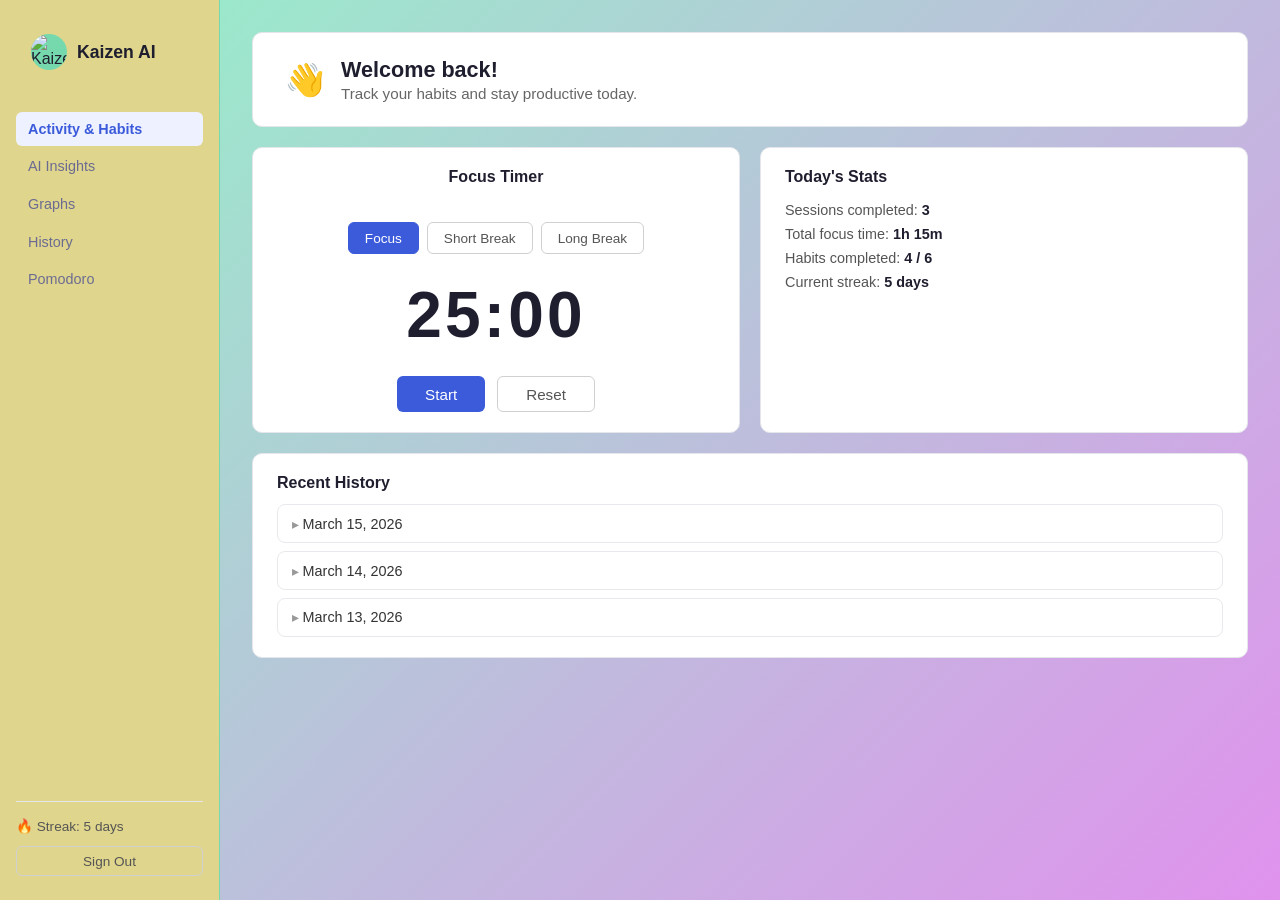
==== activity.html @ 2637f4da "Add Activity & Habits page with separate HTML and CSS files - Create activity.html with minimalistic" ====
<!DOCTYPE html>
<html lang="en">
<head>
  <meta charset="UTF-8">
  <meta name="viewport" content="width=device-width, initial-scale=1.0">
  <title>Activity &amp; Habits – CodeCanvas</title>
  <link rel="stylesheet" href="activity.css">
</head>
<body>

  <!-- ===== Sidebar ===== -->
  <aside class="sidebar">
    <div class="logo-area">
      <div class="logo">
        <img src="logo-placeholder.png" alt="Kaizen AI logo" class="logo-img">
      </div>
      <span class="sidebar-brand">Kaizen AI</span>
    </div>

    <nav class="sidebar-nav">
      <a href="#" class="nav-link active">Activity &amp; Habits</a>
      <a href="#" class="nav-link">AI Insights</a>
      <a href="#" class="nav-link">Graphs</a>
      <a href="#" class="nav-link">History</a>
      <a href="#" class="nav-link">Pomodoro</a>
    </nav>

    <div class="sidebar-footer">
      <span class="streak">🔥 Streak: 5 days</span>
      <button class="btn-sign-out">Sign Out</button>
    </div>
  </aside>

  <!-- ===== Main Content ===== -->
  <main class="content">

    <!-- Welcome Banner -->
    <section class="welcome-banner">
      <span class="welcome-icon">👋</span>
      <div class="welcome-text">
        <h2>Welcome back!</h2>
        <p>Track your habits and stay productive today.</p>
      </div>
    </section>

    <!-- Two-Column Layout -->
    <div class="two-col">

      <!-- Timer Card -->
      <div class="card timer-card">
        <h3>Focus Timer</h3>
        <div class="mode-tabs">
          <button class="mode-btn active">Focus</button>
          <button class="mode-btn">Short Break</button>
          <button class="mode-btn">Long Break</button>
        </div>
        <div class="timer-display">25:00</div>
        <div class="timer-controls">
          <button class="btn-primary">Start</button>
          <button class="btn-secondary">Reset</button>
        </div>
      </div>

      <!-- Stats Card -->
      <div class="card">
        <h3>Today's Stats</h3>
        <p class="stat-line">Sessions completed: <strong>3</strong></p>
        <p class="stat-line">Total focus time: <strong>1h 15m</strong></p>
        <p class="stat-line">Habits completed: <strong>4 / 6</strong></p>
        <p class="stat-line">Current streak: <strong>5 days</strong></p>
      </div>

    </div>

    <!-- History Card -->
    <div class="card">
      <h3>Recent History</h3>
      <ul class="history-list">
        <li class="history-item">
          <details>
            <summary class="history-date">March 15, 2026</summary>
            <div class="history-details">
              <p>Focus sessions: 4</p>
              <p>Total time: 1h 40m</p>
              <p>Habits: 5 / 6</p>
            </div>
          </details>
        </li>
        <li class="history-item">
          <details>
            <summary class="history-date">March 14, 2026</summary>
            <div class="history-details">
              <p>Focus sessions: 3</p>
              <p>Total time: 1h 15m</p>
              <p>Habits: 4 / 6</p>
            </div>
          </details>
        </li>
        <li class="history-item">
          <details>
            <summary class="history-date">March 13, 2026</summary>
            <div class="history-details">
              <p>Focus sessions: 5</p>
              <p>Total time: 2h 05m</p>
              <p>Habits: 6 / 6</p>
            </div>
          </details>
        </li>
      </ul>
    </div>

  </main>

</body>
</html>
---- activity.css ----
/* ===== Reset & Base ===== */
*,
*::before,
*::after {
  margin: 0;
  padding: 0;
  box-sizing: border-box;
}

body {
  font-family: -apple-system, BlinkMacSystemFont, "Segoe UI", Roboto, Helvetica, Arial, sans-serif;
  background: linear-gradient(135deg, #94f2c8, #e092ed);
  color: #1e1e2f;
  display: flex;
  min-height: 100vh;
}

/* ===== Sidebar ===== */
.sidebar {
  width: 220px;
  background: #dfd58c;
  border-right: 1px solid #76d9ad;
  display: flex;
  flex-direction: column;
  padding: 1.5rem 1rem;
  position: fixed;
  top: 0;
  left: 0;
  height: 100vh;
}

.logo-area {
  display: flex;
  align-items: center;
  gap: 10px;
  padding: 10px 15px;
  margin-bottom: 2rem;
}

.logo {
  width: 36px;
  height: 36px;
  border-radius: 50%;
  background: #76d9ad;
  display: flex;
  align-items: center;
  justify-content: center;
  flex-shrink: 0;
  overflow: hidden;
}

.logo-img {
  width: 100%;
  height: 100%;
  object-fit: cover;
  border-radius: 50%;
}

.sidebar-brand {
  font-size: 1.1rem;
  font-weight: 600;
  color: #1e1e2f;
}

.sidebar-nav {
  display: flex;
  flex-direction: column;
  gap: 0.25rem;
  flex: 1;
}

.nav-link {
  display: block;
  padding: 0.55rem 0.75rem;
  border-radius: 6px;
  color: #6b6b92;
  text-decoration: none;
  font-size: 0.9rem;
}

.nav-link:hover {
  background: #dca6d2;
}

.nav-link.active {
  background: #eef1ff;
  color: #3b5bdb;
  font-weight: 600;
}

.sidebar-footer {
  display: flex;
  flex-direction: column;
  gap: 0.75rem;
  padding-top: 1rem;
  border-top: 1px solid #e4e6eb;
}

.streak {
  font-size: 0.85rem;
  color: #555;
}

.btn-sign-out {
  background: none;
  border: 1px solid #d0d0d0;
  border-radius: 6px;
  padding: 0.4rem 0.75rem;
  font-size: 0.85rem;
  color: #555;
  cursor: pointer;
}

.btn-sign-out:hover {
  background: #f5f5f5;
}

/* ===== Main Content ===== */
.content {
  margin-left: 220px;
  padding: 2rem;
  flex: 1;
  display: flex;
  flex-direction: column;
  gap: 1.25rem;
}

/* ===== Welcome Banner ===== */
.welcome-banner {
  background: #ffffff;
  border: 1px solid #e4e6eb;
  border-radius: 10px;
  padding: 1.5rem 2rem;
  display: flex;
  align-items: center;
  gap: 1rem;
}

.welcome-icon {
  font-size: 2rem;
}

.welcome-text h2 {
  font-size: 1.35rem;
  font-weight: 600;
  margin-bottom: 0.15rem;
}

.welcome-text p {
  color: #666;
  font-size: 0.95rem;
}

/* ===== Cards ===== */
.card {
  background: #ffffff;
  border: 1px solid #e4e6eb;
  border-radius: 10px;
  padding: 1.25rem 1.5rem;
}

.card h3 {
  font-size: 1rem;
  font-weight: 600;
  margin-bottom: 0.75rem;
}

/* ===== Timer Card ===== */
.timer-card {
  display: flex;
  flex-direction: column;
  align-items: center;
  gap: 1.5rem;
}

.mode-tabs {
  display: flex;
  gap: 0.5rem;
}

.mode-btn {
  padding: 0.45rem 1rem;
  border: 1px solid #d0d0d0;
  border-radius: 6px;
  background: #fff;
  font-size: 0.85rem;
  color: #555;
  cursor: pointer;
}

.mode-btn:hover {
  background: #f0f0f5;
}

.mode-btn.active {
  background: #3b5bdb;
  color: #fff;
  border-color: #3b5bdb;
}

.timer-display {
  font-size: 4rem;
  font-weight: 700;
  font-variant-numeric: tabular-nums;
  color: #1e1e2f;
  letter-spacing: 0.05em;
}

.timer-controls {
  display: flex;
  gap: 0.75rem;
}

.btn-primary {
  padding: 0.55rem 1.75rem;
  border: none;
  border-radius: 6px;
  background: #3b5bdb;
  color: #fff;
  font-size: 0.95rem;
  font-weight: 500;
  cursor: pointer;
}

.btn-primary:hover {
  background: #2b4bc8;
}

.btn-secondary {
  padding: 0.55rem 1.75rem;
  border: 1px solid #d0d0d0;
  border-radius: 6px;
  background: #fff;
  color: #555;
  font-size: 0.95rem;
  cursor: pointer;
}

.btn-secondary:hover {
  background: #f5f5f5;
}

/* ===== Stats ===== */
.stat-line {
  font-size: 0.9rem;
  color: #555;
  padding: 0.25rem 0;
}

.stat-line strong {
  color: #1e1e2f;
}

/* ===== History List ===== */
.history-list {
  list-style: none;
  display: flex;
  flex-direction: column;
  gap: 0.5rem;
}

.history-item {
  border: 1px solid #e8e9ed;
  border-radius: 8px;
}

.history-date {
  padding: 0.65rem 0.85rem;
  font-size: 0.9rem;
  font-weight: 500;
  color: #333;
  cursor: pointer;
  list-style: none;
}

.history-date::-webkit-details-marker {
  display: none;
}

.history-date::before {
  content: "▸ ";
  color: #999;
}

details[open] > .history-date::before {
  content: "▾ ";
}

.history-details {
  padding: 0.5rem 0.85rem 0.75rem;
  border-top: 1px solid #e8e9ed;
  display: flex;
  flex-direction: column;
  gap: 0.3rem;
}

.history-details p {
  font-size: 0.85rem;
  color: #555;
}

/* ===== Two-Column Layout ===== */
.two-col {
  display: grid;
  grid-template-columns: 1fr 1fr;
  gap: 1.25rem;
}

/* ===== Responsive ===== */
@media (max-width: 768px) {
  .sidebar {
    display: none;
  }

  .content {
    margin-left: 0;
  }

  .two-col {
    grid-template-columns: 1fr;
  }

  .timer-display {
    font-size: 3rem;
  }
}
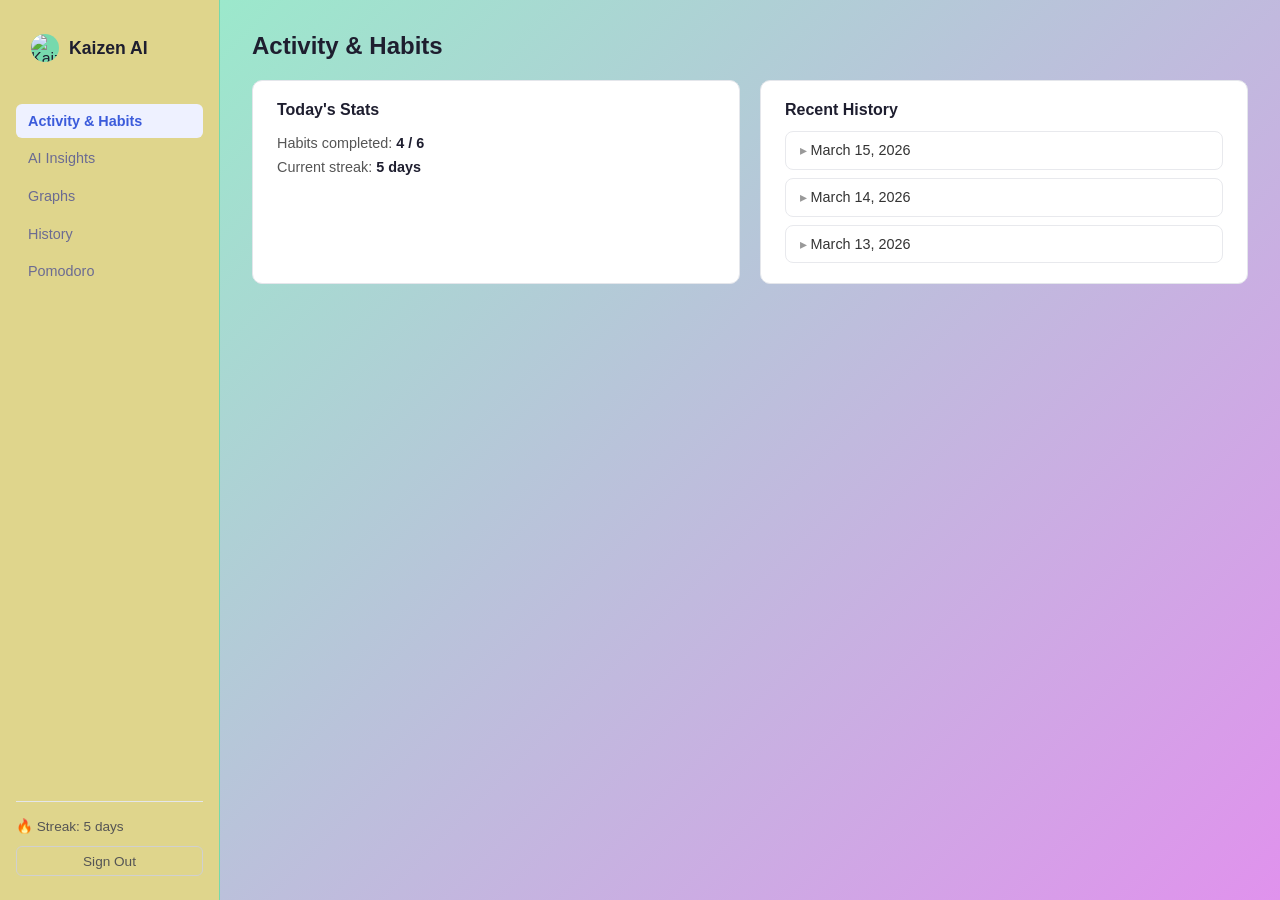
==== commit 364a2014: "Remove timer card from HTML, restore CSS to match original base code - Removed Focus Timer card and " ====
--- a/activity.html
+++ b/activity.html
@@ -34,79 +34,49 @@
   <!-- ===== Main Content ===== -->
   <main class="content">
 
-    <!-- Welcome Banner -->
-    <section class="welcome-banner">
-      <span class="welcome-icon">👋</span>
-      <div class="welcome-text">
-        <h2>Welcome back!</h2>
-        <p>Track your habits and stay productive today.</p>
-      </div>
-    </section>
+    <h2>Activity &amp; Habits</h2>
 
     <!-- Two-Column Layout -->
     <div class="two-col">
 
-      <!-- Timer Card -->
-      <div class="card timer-card">
-        <h3>Focus Timer</h3>
-        <div class="mode-tabs">
-          <button class="mode-btn active">Focus</button>
-          <button class="mode-btn">Short Break</button>
-          <button class="mode-btn">Long Break</button>
-        </div>
-        <div class="timer-display">25:00</div>
-        <div class="timer-controls">
-          <button class="btn-primary">Start</button>
-          <button class="btn-secondary">Reset</button>
-        </div>
-      </div>
-
       <!-- Stats Card -->
       <div class="card">
         <h3>Today's Stats</h3>
-        <p class="stat-line">Sessions completed: <strong>3</strong></p>
-        <p class="stat-line">Total focus time: <strong>1h 15m</strong></p>
         <p class="stat-line">Habits completed: <strong>4 / 6</strong></p>
         <p class="stat-line">Current streak: <strong>5 days</strong></p>
       </div>
 
-    </div>
+      <!-- History Card -->
+      <div class="card">
+        <h3>Recent History</h3>
+        <ul class="history-list">
+          <li class="history-item">
+            <details>
+              <summary class="history-date">March 15, 2026</summary>
+              <div class="history-details">
+                <p>Habits: 5 / 6</p>
+              </div>
+            </details>
+          </li>
+          <li class="history-item">
+            <details>
+              <summary class="history-date">March 14, 2026</summary>
+              <div class="history-details">
+                <p>Habits: 4 / 6</p>
+              </div>
+            </details>
+          </li>
+          <li class="history-item">
+            <details>
+              <summary class="history-date">March 13, 2026</summary>
+              <div class="history-details">
+                <p>Habits: 6 / 6</p>
+              </div>
+            </details>
+          </li>
+        </ul>
+      </div>
 
-    <!-- History Card -->
-    <div class="card">
-      <h3>Recent History</h3>
-      <ul class="history-list">
-        <li class="history-item">
-          <details>
-            <summary class="history-date">March 15, 2026</summary>
-            <div class="history-details">
-              <p>Focus sessions: 4</p>
-              <p>Total time: 1h 40m</p>
-              <p>Habits: 5 / 6</p>
-            </div>
-          </details>
-        </li>
-        <li class="history-item">
-          <details>
-            <summary class="history-date">March 14, 2026</summary>
-            <div class="history-details">
-              <p>Focus sessions: 3</p>
-              <p>Total time: 1h 15m</p>
-              <p>Habits: 4 / 6</p>
-            </div>
-          </details>
-        </li>
-        <li class="history-item">
-          <details>
-            <summary class="history-date">March 13, 2026</summary>
-            <div class="history-details">
-              <p>Focus sessions: 5</p>
-              <p>Total time: 2h 05m</p>
-              <p>Habits: 6 / 6</p>
-            </div>
-          </details>
-        </li>
-      </ul>
     </div>
 
   </main>
--- a/activity.css
+++ b/activity.css
@@ -38,13 +38,14 @@
 }
 
 .logo {
-  width: 36px;
-  height: 36px;
+  width: 28px;
+  height: 28px;
   border-radius: 50%;
   background: #76d9ad;
   display: flex;
   align-items: center;
   justify-content: center;
+  font-size: 1rem;
   flex-shrink: 0;
   overflow: hidden;
 }
@@ -54,6 +55,13 @@
   height: 100%;
   object-fit: cover;
   border-radius: 50%;
+}
+
+.image {
+  display: flex;
+  align-items: center;
+  gap: 10px;
+  padding: 10px 15px;
 }
 
 .sidebar-brand {
